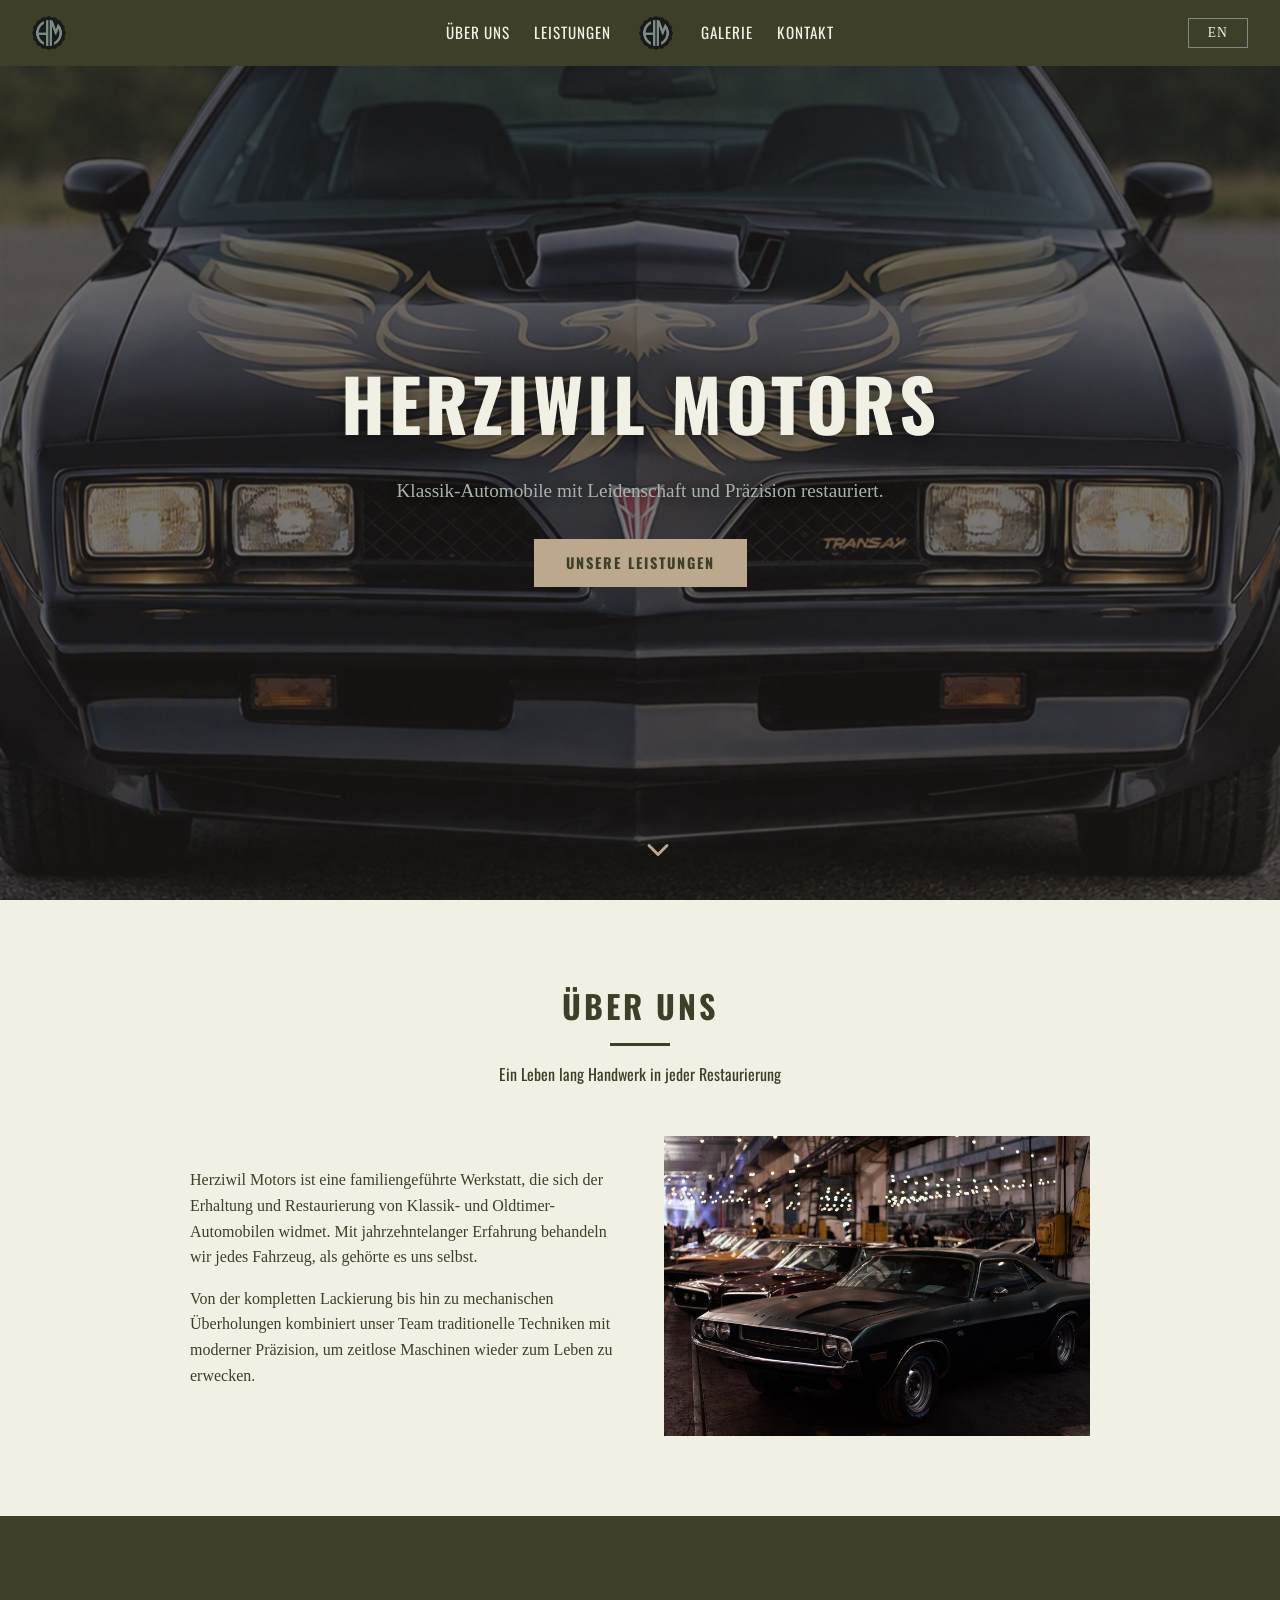
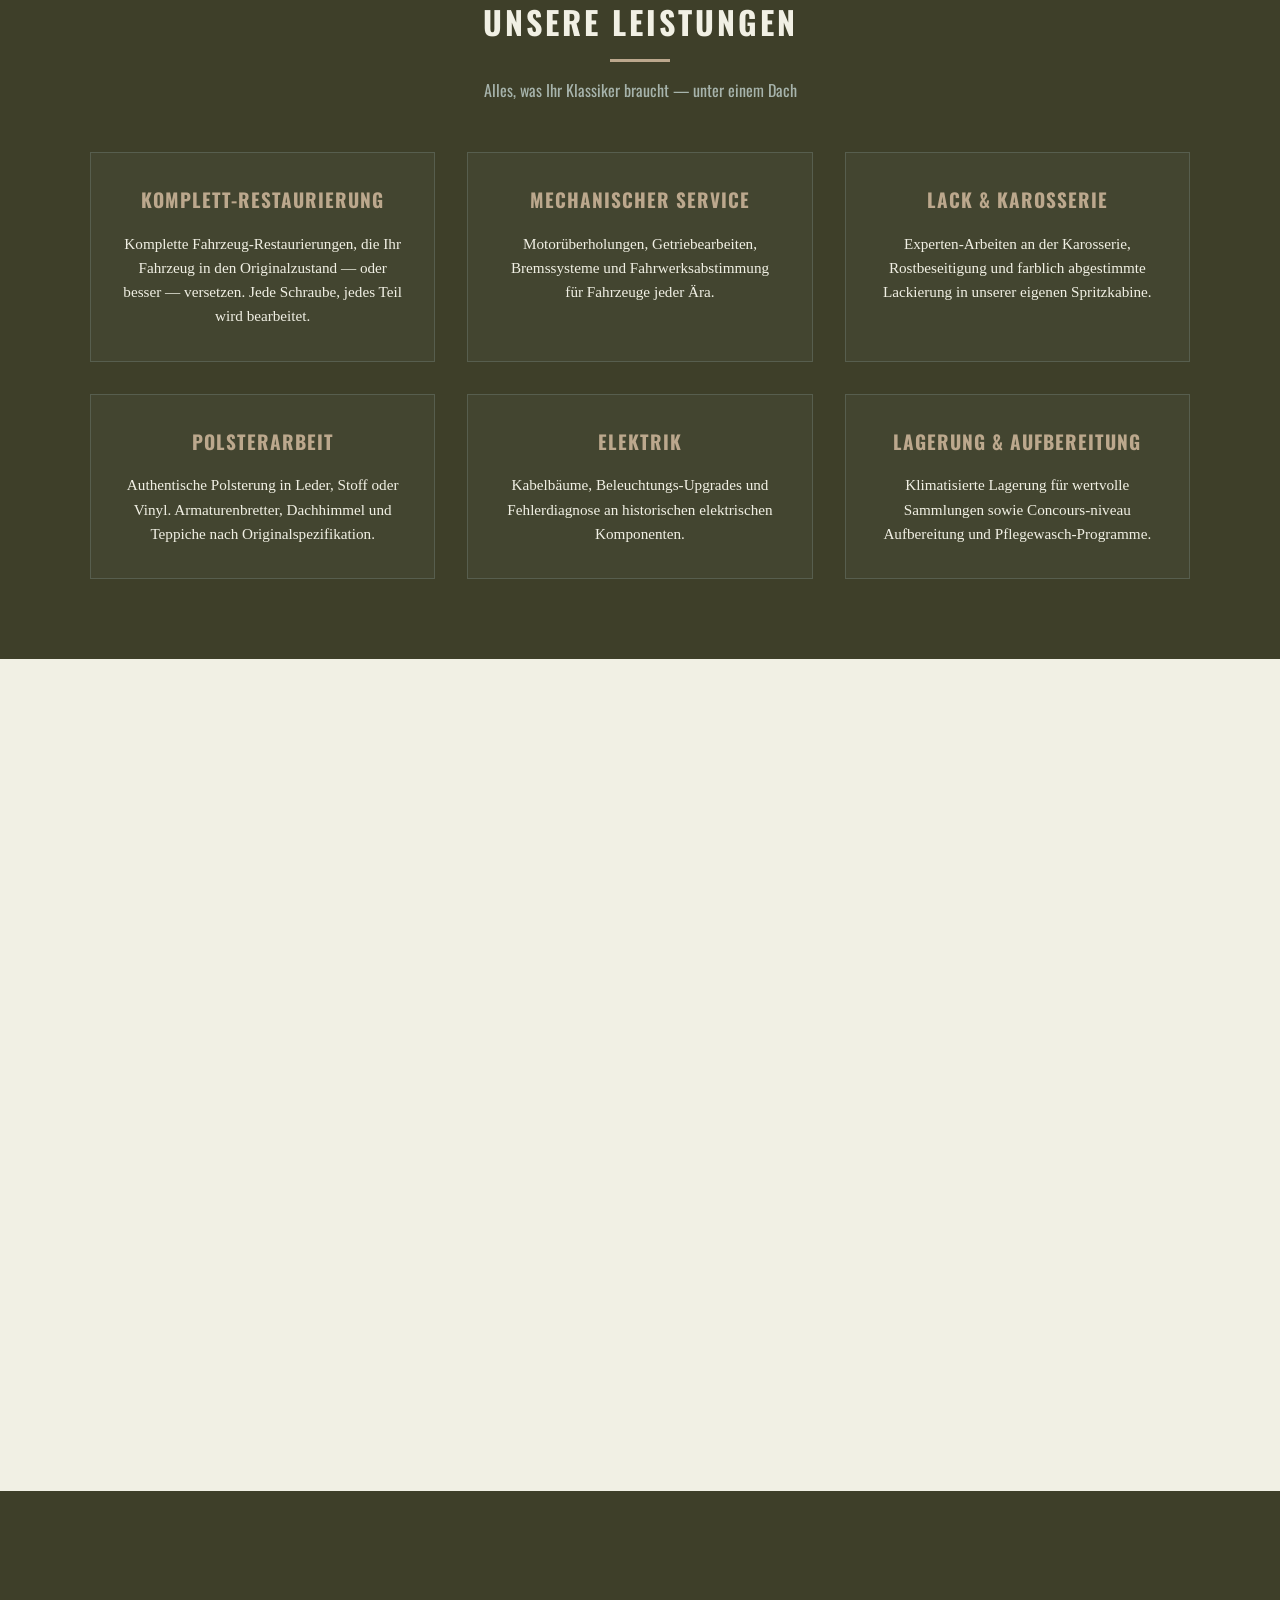
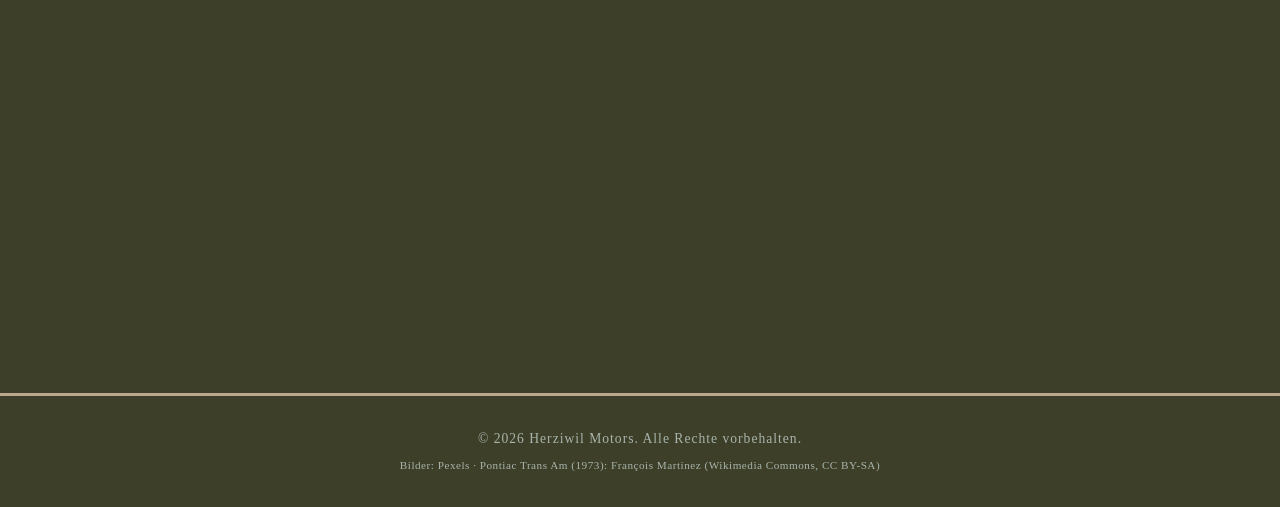
==== index.html @ d24b51a5 "Center logo in nav between links, mobile logo+hamburger+lang, add contact logo" ====
<!DOCTYPE html>
<html lang="de" data-lang="de">
<head>
  <meta charset="UTF-8">
  <meta name="viewport" content="width=device-width, initial-scale=1.0">
  <meta name="theme-color" content="#3E3F29">
  <title>Herziwil Motors — Oldtimer-Restaurierung in Hersiwil | Klassik-Auto Service</title>
  <meta name="description" content="Herziwil Motors restauriert Klassik- und Oldtimer-Automobile in Hersiwil: Komplett-Restaurierung, mechanische Services, Lack & Karosserie, Polster, Elektrik und klimatisierte Lagerung.">
  <link rel="canonical" href="https://tschaui.github.io/herziwilmotors/">
  <link rel="alternate" hreflang="de" href="https://tschaui.github.io/herziwilmotors/">
  <link rel="alternate" hreflang="en" href="https://tschaui.github.io/herziwilmotors/">
  <link rel="alternate" hreflang="x-default" href="https://tschaui.github.io/herziwilmotors/">
  <link rel="preload" as="image" href="images/hero.jpg" fetchpriority="high">
  <link rel="icon" type="image/png" sizes="32x32" href="images/favicon-32x32.png">
  <link rel="icon" type="image/png" sizes="16x16" href="images/favicon-16x16.png">
  <link rel="apple-touch-icon" sizes="180x180" href="images/apple-touch-icon.png">
  <link rel="manifest" href="manifest.webmanifest">

  <meta property="og:type" content="website">
  <meta property="og:site_name" content="Herziwil Motors">
  <meta property="og:title" content="Herziwil Motors — Oldtimer-Restaurierung in Hersiwil">
  <meta property="og:description" content="Klassik- und Oldtimer-Restaurierung aus Leidenschaft: Komplett-Restaurierung, Mechanik, Lack & Karosserie, Polster, Elektrik und klimatisierte Lagerung.">
  <meta property="og:url" content="https://tschaui.github.io/herziwilmotors/">
  <meta property="og:image" content="https://tschaui.github.io/herziwilmotors/images/hero.jpg">
  <meta property="og:locale" content="de_CH">
  <meta property="og:locale:alternate" content="en_US">

  <meta name="twitter:card" content="summary_large_image">
  <meta name="twitter:title" content="Herziwil Motors — Oldtimer-Restaurierung in Hersiwil">
  <meta name="twitter:description" content="Klassik- und Oldtimer-Restaurierung aus Leidenschaft: Komplett-Restaurierung, Mechanik, Lack & Karosserie, Polster, Elektrik und klimatisierte Lagerung.">
  <meta name="twitter:image" content="https://tschaui.github.io/herziwilmotors/images/hero.jpg">

  <script type="application/ld+json">
  {
    "@context": "https://schema.org",
    "@type": "AutoRepair",
    "name": "Herziwil Motors",
    "description": "Familiengeführte Werkstatt für Restaurierung und Service von Klassik- und Oldtimer-Automobilen in Hersiwil.",
    "url": "https://tschaui.github.io/herziwilmotors/",
    "image": "https://tschaui.github.io/herziwilmotors/images/hero.jpg",
    "email": "info@herziwilmotors.ch",
    "priceRange": "$$",
    "areaServed": {
      "@type": "Place",
      "name": "Hersiwil"
    },
    "address": {
      "@type": "PostalAddress",
      "addressLocality": "Hersiwil",
      "addressCountry": "CH"
    },
    "openingHoursSpecification": [
      {
        "@type": "OpeningHoursSpecification",
        "dayOfWeek": ["Monday", "Tuesday", "Wednesday", "Thursday", "Friday"],
        "opens": "08:00",
        "closes": "17:00"
      },
      {
        "@type": "OpeningHoursSpecification",
        "dayOfWeek": "Saturday",
        "opens": "09:00",
        "closes": "14:00"
      }
    ],
    "serviceType": [
      "Komplett-Restaurierung",
      "Mechanischer Service",
      "Lack & Karosserie",
      "Polsterarbeit",
      "Elektrik",
      "Lagerung & Aufbereitung"
    ],
    "contactPoint": {
      "@type": "ContactPoint",
      "email": "info@herziwilmotors.ch",
      "contactType": "customer service",
      "availableLanguage": ["German", "English"]
    }
  }
  </script>

  <link rel="stylesheet" href="css/style.css">
</head>
<body>

  <nav>
    <a class="logo logo-mobile" href="#home"><img src="images/logo.png" alt="Herziwil Motors" width="34" height="34"></a>
    <ul id="navLinks">
      <li><a href="#about" data-lang="de">Über uns</a><a href="#about" data-lang="en">About</a></li>
      <li><a href="#services" data-lang="de">Leistungen</a><a href="#services" data-lang="en">Services</a></li>
      <li class="brand"><a class="logo logo-desktop" href="#home"><img src="images/logo.png" alt="Herziwil Motors" width="34" height="34"></a></li>
      <li><a href="#gallery" data-lang="de">Galerie</a><a href="#gallery" data-lang="en">Gallery</a></li>
      <li><a href="#contact" data-lang="de">Kontakt</a><a href="#contact" data-lang="en">Contact</a></li>
    </ul>
    <div class="nav-actions">
      <button class="lang-toggle" id="langToggle" aria-label="Sprache wechseln">
        <span data-lang="de">EN</span>
        <span data-lang="en">DE</span>
      </button>
      <button class="nav-toggle" id="navToggle" aria-label="Menü" aria-controls="navLinks" aria-expanded="false">
        <span class="bar"></span>
        <span class="bar"></span>
        <span class="bar"></span>
      </button>
    </div>
  </nav>

  <!-- Hero -->
  <header class="hero" id="home">
    <div class="hero-bg">
      <img src="images/hero.jpg" alt="Klassik-Auto" width="1600" height="1600" fetchpriority="high" decoding="async"
        srcset="images/hero-640.jpg 640w, images/hero-1024.jpg 1024w, images/hero.jpg 1600w"
        sizes="100vw">
    </div>
    <div class="hero-content">
      <h1>Herziwil Motors</h1>
      <p data-lang="de">Klassik-Automobile mit Leidenschaft und Präzision restauriert.</p>
      <p data-lang="en">Restoring classic automobiles with passion and precision.</p>
      <a href="#services" class="cta">
        <span data-lang="de">Unsere Leistungen</span>
        <span data-lang="en">Our Services</span>
      </a>
    </div>
    <a href="#about" class="scroll-hint" aria-label="Zum Inhalt scrollen">
      <svg viewBox="0 0 24 24" fill="none" stroke="currentColor" stroke-width="2" stroke-linecap="round" stroke-linejoin="round" aria-hidden="true">
        <path d="M6 9l6 6 6-6"/>
      </svg>
    </a>
  </header>

  <!-- About -->
  <section id="about">
    <h2 class="section-title reveal">
      <span data-lang="de">Über uns</span>
      <span data-lang="en">About Us</span>
    </h2>
    <p class="section-subtitle reveal">
      <span data-lang="de">Ein Leben lang Handwerk in jeder Restaurierung</span>
      <span data-lang="en">A lifetime of craftsmanship in every restoration</span>
    </p>
    <div class="about-content reveal">
      <div class="about-text">
        <p data-lang="de">
          Herziwil Motors ist eine familiengeführte Werkstatt, die sich der
          Erhaltung und Restaurierung von Klassik- und Oldtimer-Automobilen
          widmet. Mit jahrzehntelanger Erfahrung behandeln wir jedes Fahrzeug,
          als gehörte es uns selbst.
        </p>
        <p data-lang="de">
          Von der kompletten Lackierung bis hin zu mechanischen Überholungen
          kombiniert unser Team traditionelle Techniken mit moderner Präzision,
          um zeitlose Maschinen wieder zum Leben zu erwecken.
        </p>
        <p data-lang="en">
          Herziwil Motors is a family-run workshop dedicated to the preservation
          and restoration of classic and vintage automobiles. With decades of
          experience, we treat every vehicle as if it were our own.
        </p>
        <p data-lang="en">
          From bare-metal resurrections to meticulous mechanical overhauls, our
          team combines traditional techniques with modern precision to bring
          timeless machines back to life.
        </p>
      </div>
      <div class="about-image">
        <img src="images/about.jpg" alt="Werkstatt" width="800" height="534">
      </div>
    </div>
  </section>

  <!-- Services -->
  <section id="services">
    <h2 class="section-title reveal">
      <span data-lang="de">Unsere Leistungen</span>
      <span data-lang="en">Our Services</span>
    </h2>
    <p class="section-subtitle reveal">
      <span data-lang="de">Alles, was Ihr Klassiker braucht — unter einem Dach</span>
      <span data-lang="en">Everything your classic car needs, under one roof</span>
    </p>
    <div class="services-grid">
      <div class="service-card reveal">
        <h3>
          <span data-lang="de">Komplett-Restaurierung</span>
          <span data-lang="en">Full Restoration</span>
        </h3>
        <p data-lang="de">
          Komplette Fahrzeug-Restaurierungen, die Ihr Fahrzeug in den
          Originalzustand — oder besser — versetzen. Jede Schraube, jedes
          Teil wird bearbeitet.
        </p>
        <p data-lang="en">
          Complete body-off restorations returning your vehicle to factory
          condition — or better. Every nut, bolt, and panel addressed.
        </p>
      </div>
      <div class="service-card reveal">
        <h3>
          <span data-lang="de">Mechanischer Service</span>
          <span data-lang="en">Mechanical Service</span>
        </h3>
        <p data-lang="de">
          Motorüberholungen, Getriebearbeiten, Bremssysteme und
          Fahrwerksabstimmung für Fahrzeuge jeder Ära.
        </p>
        <p data-lang="en">
          Engine rebuilds, transmission work, brake systems, and suspension
          tuning for vehicles of any era.
        </p>
      </div>
      <div class="service-card reveal">
        <h3>
          <span data-lang="de">Lack & Karosserie</span>
          <span data-lang="en">Paint & Body</span>
        </h3>
        <p data-lang="de">
          Experten-Arbeiten an der Karosserie, Rostbeseitigung und
          farblich abgestimmte Lackierung in unserer eigenen Spritzkabine.
        </p>
        <p data-lang="en">
          Expert panel beating, rust repair, and colour-matched paintwork
          in our dedicated spray facility.
        </p>
      </div>
      <div class="service-card reveal">
        <h3>
          <span data-lang="de">Polsterarbeit</span>
          <span data-lang="en">Interior Trimming</span>
        </h3>
        <p data-lang="de">
          Authentische Polsterung in Leder, Stoff oder Vinyl. Armaturenbretter,
          Dachhimmel und Teppiche nach Originalspezifikation.
        </p>
        <p data-lang="en">
          Authentic upholstery in leather, cloth, or vinyl. Dashboards,
          headliners, and carpets restored to original specification.
        </p>
      </div>
      <div class="service-card reveal">
        <h3>
          <span data-lang="de">Elektrik</span>
          <span data-lang="en">Electrical Systems</span>
        </h3>
        <p data-lang="de">
          Kabelbäume, Beleuchtungs-Upgrades und Fehlerdiagnose an
          historischen elektrischen Komponenten.
        </p>
        <p data-lang="en">
          Wiring loom fabrication, lighting upgrades, and tracing faults
          in vintage electrical components.
        </p>
      </div>
      <div class="service-card reveal">
        <h3>
          <span data-lang="de">Lagerung & Aufbereitung</span>
          <span data-lang="en">Storage & Detailing</span>
        </h3>
        <p data-lang="de">
          Klimatisierte Lagerung für wertvolle Sammlungen sowie
          Concours-niveau Aufbereitung und Pflegewasch-Programme.
        </p>
        <p data-lang="en">
          Climate-controlled storage for valued collections, plus
          concours-level detailing and maintenance wash programs.
        </p>
      </div>
    </div>
  </section>

  <!-- Gallery -->
  <section id="gallery">
    <h2 class="section-title reveal">
      <span data-lang="de">Galerie</span>
      <span data-lang="en">Gallery</span>
    </h2>
    <p class="section-subtitle reveal">
      <span data-lang="de">Eine Auswahl unserer jüngsten Arbeiten</span>
      <span data-lang="en">A selection of our recent work</span>
    </p>
    <div class="gallery-grid">
      <div class="gallery-item reveal"><img src="images/gallery1.jpg" alt="Pontiac Firebird Trans Am (1973)" width="900" height="519" loading="lazy" decoding="async"></div>
      <div class="gallery-item reveal"><img src="images/gallery2.jpg" alt="Chevrolet Camaro" width="800" height="1200" loading="lazy" decoding="async"></div>
      <div class="gallery-item reveal"><img src="images/gallery3.jpg" alt="Ford Mustang" width="800" height="1200" loading="lazy" decoding="async"></div>
      <div class="gallery-item reveal"><img src="images/gallery4.jpg" alt="Plymouth Coupé" width="800" height="534" loading="lazy" decoding="async"></div>
      <div class="gallery-item reveal"><img src="images/gallery5.jpg" alt="Chevrolet Camaro SS" width="800" height="533" loading="lazy" decoding="async"></div>
      <div class="gallery-item reveal"><img src="images/gallery6.jpg" alt="Amerikanische Muscle Cars" width="800" height="1200" loading="lazy" decoding="async"></div>
    </div>
  </section>

  <!-- Contact -->
  <section id="contact">
    <img class="contact-logo" src="images/logo.png" alt="Herziwil Motors" width="112" height="112" loading="lazy">
    <h2 class="section-title reveal">
      <span data-lang="de">Kontakt</span>
      <span data-lang="en">Get In Touch</span>
    </h2>
    <div class="contact-wrapper reveal">
      <p data-lang="de">Bereit für Ihr nächstes Projekt? Wir freuen uns auf Sie.</p>
      <p data-lang="en">Ready to discuss your next project? We'd love to hear from you.</p>
      <div class="contact-details">
        <div>
          <h4>
            <span data-lang="de">Öffnungszeiten</span>
            <span data-lang="en">Hours</span>
          </h4>
          <p data-lang="de">Mo – Fr: 8:00 – 17:00<br>Sa: 9:00 – 14:00</p>
          <p data-lang="en">Mon – Fri: 8:00 – 17:00<br>Sat: 9:00 – 14:00</p>
        </div>
        <div>
          <h4>E-Mail</h4>
          <p>info@herziwilmotors.ch</p>
        </div>
      </div>
    </div>
  </section>

  <footer>
    <span data-lang="de">&copy; 2026 Herziwil Motors. Alle Rechte vorbehalten.</span>
    <span data-lang="en">&copy; 2026 Herziwil Motors. All rights reserved.</span>
    <p class="credit" data-lang="de">Bilder: Pexels · Pontiac Trans Am (1973): François Martinez (Wikimedia Commons, CC BY-SA)</p>
    <p class="credit" data-lang="en">Images: Pexels · Pontiac Trans Am (1973): François Martinez (Wikimedia Commons, CC BY-SA)</p>
  </footer>

  <div class="lightbox" id="lightbox" role="dialog" aria-modal="true" aria-hidden="true">
    <button class="lightbox-close" id="lbClose" aria-label="Schließen">&times;</button>
    <figure class="lightbox-content">
      <img id="lbImage" src="" alt="">
      <figcaption id="lbCaption"></figcaption>
    </figure>
    <button class="lightbox-prev" id="lbPrev" aria-label="Vorheriges Bild">&lsaquo;</button>
    <button class="lightbox-next" id="lbNext" aria-label="Nächstes Bild">&rsaquo;</button>
  </div>

  <script src="js/main.js"></script>
</body>
</html>
---- css/style.css ----
/* Herziwil Motors - Color Palette
   #3E3F29 - Dark Olive (primary dark, backgrounds, text)
   #7D8D86 - Sage Grey (secondary/muted, borders, subtle fills)
   #BCA88D - Warm Tan (accent, CTAs, headings on dark)
   #F1F0E4 - Cream (light background, body text on dark)
   #A7B4AC - Sage Light (muted text on dark, readable)
   #C7A252 - Brass (aged gold, decorative highlights)
*/

* {
  margin: 0;
  padding: 0;
  box-sizing: border-box;
}

/* --- Fonts --- */
@font-face {
  font-family: 'Oswald';
  font-style: normal;
  font-weight: 400 700;
  font-display: swap;
  src: url('../fonts/oswald-latin.woff2') format('woff2');
}

:root {
  --dark-olive: #3E3F29;
  --sage-grey: #7D8D86;
  --warm-tan: #BCA88D;
  --cream: #F1F0E4;
  --sage-light: #A7B4AC;
  --brass: #C7A252;
  --font-main: 'Georgia', serif;
  --font-heading: 'Oswald', 'Georgia', serif;
}

h1, h2, h3, h4, nav .logo, nav ul li a, .section-title, .section-subtitle, .hero .cta, .lang-toggle, .service-card h3, .contact-details h4 {
  font-family: var(--font-heading);
}

html {
  scroll-behavior: smooth;
  scroll-padding-top: 5rem;
  -webkit-text-size-adjust: 100%;
}

body {
  font-family: var(--font-main);
  background-color: var(--cream);
  color: var(--dark-olive);
  line-height: 1.6;
}

@media (prefers-reduced-motion: reduce) {
  html {
    scroll-behavior: auto;
  }

  *,
  *::before,
  *::after {
    transition-duration: 0.01ms !important;
    animation-duration: 0.01ms !important;
    animation-iteration-count: 1 !important;
  }
}

/* --- Language switching --- */
html[data-lang="de"] [data-lang="en"] {
  display: none;
}

html[data-lang="en"] [data-lang="de"] {
  display: none;
}

/* --- Scroll reveal --- */
html.js .reveal {
  opacity: 0;
  transform: translateY(28px);
  transition: opacity 0.7s ease, transform 0.7s ease;
}

html.js .reveal.is-visible {
  opacity: 1;
  transform: none;
}

html.js .section-subtitle.reveal {
  transition-delay: 0.12s;
}

html.js .service-card.reveal {
  transition: background-color 0.3s, opacity 0.7s ease, transform 0.7s ease;
}

html.js .services-grid .service-card.reveal:nth-child(2) { transition-delay: 0.08s; }
html.js .services-grid .service-card.reveal:nth-child(3) { transition-delay: 0.16s; }
html.js .services-grid .service-card.reveal:nth-child(4) { transition-delay: 0.24s; }
html.js .services-grid .service-card.reveal:nth-child(5) { transition-delay: 0.32s; }
html.js .services-grid .service-card.reveal:nth-child(6) { transition-delay: 0.4s; }

html.js .gallery-item.reveal {
  transition: opacity 0.6s ease, transform 0.6s ease;
}

html.js .gallery-grid .gallery-item.reveal:nth-child(2) { transition-delay: 0.06s; }
html.js .gallery-grid .gallery-item.reveal:nth-child(3) { transition-delay: 0.12s; }
html.js .gallery-grid .gallery-item.reveal:nth-child(4) { transition-delay: 0.18s; }
html.js .gallery-grid .gallery-item.reveal:nth-child(5) { transition-delay: 0.24s; }
html.js .gallery-grid .gallery-item.reveal:nth-child(6) { transition-delay: 0.3s; }

/* --- Navigation --- */
nav {
  background-color: var(--dark-olive);
  padding: 1rem 2rem;
  position: fixed;
  width: 100%;
  top: 0;
  z-index: 100;
  display: grid;
  grid-template-columns: 1fr auto 1fr;
  align-items: center;
  gap: 1rem;
}

.logo-mobile {
  display: none;
}

nav .logo {
  text-decoration: none;
  display: inline-flex;
  align-items: center;
}

nav .logo img {
  width: 34px;
  height: 34px;
  flex: none;
}

nav ul {
  grid-column: 2;
  list-style: none;
  display: flex;
  gap: 1.5rem;
  align-items: center;
}

nav ul li {
  display: inline;
}

nav ul li.brand {
  display: flex;
  margin: 0 0.25rem;
}

nav ul li a {
  color: var(--cream);
  text-decoration: none;
  font-size: 0.95rem;
  letter-spacing: 1px;
  text-transform: uppercase;
  transition: color 0.3s;
}

nav ul li a:hover {
  color: var(--warm-tan);
}

nav ul li a.active {
  color: var(--warm-tan);
}

.nav-actions {
  grid-column: 3;
  justify-self: end;
  display: flex;
  align-items: center;
  gap: 0.75rem;
}

.nav-toggle {
  display: none;
  background: none;
  border: 1px solid var(--sage-grey);
  width: 44px;
  height: 44px;
  padding: 0;
  cursor: pointer;
  flex-direction: column;
  justify-content: center;
  align-items: center;
  gap: 5px;
}

.nav-toggle .bar {
  display: block;
  width: 22px;
  height: 2px;
  background-color: var(--warm-tan);
  transition: transform 0.3s, opacity 0.3s;
}

.nav-toggle[aria-expanded="true"] .bar:nth-child(1) {
  transform: translateY(7px) rotate(45deg);
}

.nav-toggle[aria-expanded="true"] .bar:nth-child(2) {
  opacity: 0;
}

.nav-toggle[aria-expanded="true"] .bar:nth-child(3) {
  transform: translateY(-7px) rotate(-45deg);
}

.lang-toggle {
  background: none;
  border: 1px solid var(--sage-grey);
  color: var(--cream);
  padding: 0.4rem 1.2rem;
  cursor: pointer;
  font-family: var(--font-main);
  font-size: 0.85rem;
  letter-spacing: 1px;
  text-transform: uppercase;
  transition: background-color 0.3s, color 0.3s;
}

.lang-toggle:hover {
  background-color: var(--warm-tan);
  color: var(--dark-olive);
  border-color: var(--warm-tan);
}

/* --- Hero --- */
.hero {
  position: relative;
  min-height: 100vh;
  min-height: 100svh;
  display: flex;
  flex-direction: column;
  justify-content: center;
  align-items: center;
  text-align: center;
  color: var(--cream);
  padding: 6rem 2rem 4rem;
  overflow: hidden;
}

.hero-bg {
  position: absolute;
  inset: 0;
  z-index: 0;
}

.hero-bg img {
  width: 100%;
  height: 100%;
  object-fit: cover;
  animation: hero-zoom 20s ease-in-out infinite alternate;
}

@keyframes hero-zoom {
  from {
    transform: scale(1);
  }
  to {
    transform: scale(1.08);
  }
}

.hero-bg::after {
  content: '';
  position: absolute;
  inset: 0;
  background: rgba(35, 33, 30, 0.6);
}

.hero-content {
  position: relative;
  z-index: 1;
}

.hero h1 {
  font-size: clamp(2.2rem, 9vw, 4.5rem);
  letter-spacing: clamp(2px, 0.8vw, 4px);
  text-transform: uppercase;
  margin-bottom: 1rem;
  color: var(--cream);
  text-shadow: 0 2px 16px rgba(0, 0, 0, 0.45);
}

.hero p {
  font-size: 1.2rem;
  max-width: 600px;
  color: var(--sage-light);
  margin-bottom: 2rem;
  text-shadow: 0 1px 10px rgba(0, 0, 0, 0.45);
}

.hero .cta {
  display: inline-block;
  padding: 0.8rem 2rem;
  background-color: var(--warm-tan);
  color: var(--dark-olive);
  text-decoration: none;
  text-transform: uppercase;
  letter-spacing: 2px;
  font-size: 0.9rem;
  font-weight: bold;
  transition: background-color 0.3s, transform 0.2s;
}

.hero .cta:hover {
  background-color: var(--cream);
  transform: translateY(-2px);
}

.scroll-hint {
  position: absolute;
  bottom: 2rem;
  left: 50%;
  color: var(--warm-tan);
  z-index: 1;
  animation: scroll-bounce 2s ease-in-out infinite;
  transition: color 0.3s;
}

.scroll-hint:hover {
  color: var(--brass);
}

.scroll-hint svg {
  width: 36px;
  height: 36px;
  display: block;
}

@keyframes scroll-bounce {
  0%, 100% {
    transform: translate(-50%, 0);
  }
  50% {
    transform: translate(-50%, 8px);
  }
}

/* --- Sections --- */
section {
  padding: 5rem 2rem;
  content-visibility: auto;
  contain-intrinsic-size: auto 600px;
}

.section-title {
  text-align: center;
  font-size: clamp(1.5rem, 5vw, 2rem);
  letter-spacing: 3px;
  text-transform: uppercase;
  color: var(--dark-olive);
  margin-bottom: 1rem;
}

.section-title::after {
  content: '';
  display: block;
  width: 60px;
  height: 3px;
  margin: 0.75rem auto 0;
  background-color: var(--warm-tan);
}

#about .section-title::after,
#gallery .section-title::after {
  background-color: var(--dark-olive);
}

.section-subtitle {
  text-align: center;
  color: var(--dark-olive);
  opacity: 0.9;
  margin-bottom: 3rem;
  font-size: 1rem;
}

/* --- About --- */
#about {
  background-color: var(--cream);
}

.about-content {
  max-width: 900px;
  margin: 0 auto;
  display: grid;
  grid-template-columns: 1fr 1fr;
  gap: 3rem;
  align-items: center;
}

.about-text p {
  margin-bottom: 1rem;
  color: var(--dark-olive);
}

.about-image img {
  width: 100%;
  height: 300px;
  object-fit: cover;
  display: block;
}

/* --- Services --- */
#services {
  background-color: var(--dark-olive);
  color: var(--cream);
}

#services .section-title {
  color: var(--cream);
}

#services .section-subtitle {
  color: var(--sage-light);
}

.services-grid {
  max-width: 1100px;
  margin: 0 auto;
  display: grid;
  grid-template-columns: repeat(3, 1fr);
  gap: 2rem;
}

.service-card {
  background-color: rgba(125, 141, 134, 0.08);
  padding: 2rem;
  text-align: center;
  border: 1px solid rgba(125, 141, 134, 0.35);
  transition: background-color 0.3s, border-color 0.3s;
}

.service-card:hover {
  background-color: rgba(188, 168, 141, 0.14);
  border-color: rgba(188, 168, 141, 0.45);
}

.service-card h3 {
  color: var(--warm-tan);
  margin-bottom: 1rem;
  font-size: 1.2rem;
  text-transform: uppercase;
  letter-spacing: 1px;
}

.service-card p {
  color: var(--cream);
  font-size: 0.95rem;
}

/* --- Gallery --- */
#gallery {
  background-color: var(--cream);
}

.gallery-grid {
  max-width: 1100px;
  margin: 0 auto;
  display: grid;
  grid-template-columns: repeat(3, 1fr);
  gap: 1rem;
}

.gallery-item {
  overflow: hidden;
  height: 250px;
  transition: transform 0.3s;
}

.gallery-item img {
  width: 100%;
  height: 100%;
  object-fit: cover;
  display: block;
  transition: transform 0.4s;
}

.gallery-item:hover img {
  transform: scale(1.05);
}

/* --- Contact --- */
#contact {
  background-color: var(--dark-olive);
  color: var(--cream);
}

#contact .section-title {
  color: var(--cream);
}

.contact-wrapper {
  max-width: 700px;
  margin: 0 auto;
}

.contact-wrapper p {
  text-align: center;
  margin-bottom: 2rem;
  color: var(--cream);
}

.contact-details {
  display: grid;
  grid-template-columns: 1fr 1fr;
  gap: 2rem;
  text-align: center;
}

.contact-details h4 {
  color: var(--warm-tan);
  margin-bottom: 0.5rem;
  text-transform: uppercase;
  letter-spacing: 1px;
}

.contact-details p {
  font-size: 0.95rem;
  margin-bottom: 0;
}

/* --- Footer --- */
footer {
  background-color: var(--dark-olive);
  color: var(--sage-light);
  text-align: center;
  padding: 2rem;
  font-size: 0.85rem;
  letter-spacing: 1px;
  border-top: 3px solid var(--warm-tan);
}

footer .credit {
  margin-top: 0.5rem;
  font-size: 0.7rem;
  letter-spacing: 0.5px;
  color: var(--sage-light);
}

:focus-visible {
  outline: 2px solid var(--warm-tan);
  outline-offset: 2px;
}

body.lightbox-open {
  overflow: hidden;
}

/* --- Lightbox --- */
.lightbox {
  position: fixed;
  inset: 0;
  z-index: 200;
  background-color: rgba(25, 24, 22, 0.96);
  display: none;
  align-items: center;
  justify-content: center;
}

.lightbox.open {
  display: flex;
}

.lightbox-content {
  display: flex;
  flex-direction: column;
  align-items: center;
}

.lightbox img {
  max-width: 90vw;
  max-height: 80vh;
  object-fit: contain;
  display: block;
}

.lightbox figcaption {
  color: var(--cream);
  text-align: center;
  padding-top: 1rem;
  font-size: 0.9rem;
  letter-spacing: 1px;
  text-transform: uppercase;
}

.lightbox-close,
.lightbox-prev,
.lightbox-next {
  position: absolute;
  background: none;
  border: 1px solid var(--sage-grey);
  color: var(--cream);
  font-size: 1.6rem;
  line-height: 1;
  cursor: pointer;
  width: 48px;
  height: 48px;
  display: flex;
  align-items: center;
  justify-content: center;
  transition: background-color 0.3s, color 0.3s;
}

.lightbox-close:hover,
.lightbox-prev:hover,
.lightbox-next:hover {
  background-color: var(--warm-tan);
  color: var(--dark-olive);
  border-color: var(--warm-tan);
}

.lightbox-close {
  top: 1rem;
  right: 1rem;
}

.lightbox-prev {
  left: 1rem;
  top: 50%;
  transform: translateY(-50%);
}

.lightbox-next {
  right: 1rem;
  top: 50%;
  transform: translateY(-50%);
}

/* --- Responsive --- */
@media (max-width: 860px) {
  nav {
    padding: 0.8rem 1.25rem;
    display: flex;
    justify-content: space-between;
  }

  .logo-mobile {
    display: inline-flex;
  }

  nav ul {
    display: none;
    position: absolute;
    top: 100%;
    left: 0;
    right: 0;
    flex-direction: column;
    gap: 0;
    background-color: var(--dark-olive);
    border-top: 1px solid var(--sage-grey);
  }

  nav ul.open {
    display: flex;
  }

  nav ul li.brand {
    display: none;
  }

  nav ul li a {
    display: block;
    padding: 1rem 1.5rem;
    font-size: 1rem;
  }

  .nav-toggle {
    display: flex;
  }
}

@media (max-width: 768px) {
  section {
    padding: 4rem 1.5rem;
  }

  .hero p {
    font-size: 1rem;
  }

  .about-content {
    grid-template-columns: 1fr;
  }

  .services-grid {
    grid-template-columns: 1fr;
  }

  .gallery-grid {
    grid-template-columns: 1fr 1fr;
  }

  .contact-details {
    grid-template-columns: 1fr;
  }
}

@media (max-width: 480px) {
  nav {
    padding: 0.75rem 1rem;
  }

  nav .logo {
    font-size: 1.15rem;
    letter-spacing: 1px;
  }

  nav ul li a {
    font-size: 0.95rem;
  }

  .lang-toggle {
    min-height: 44px;
    padding: 0.5rem 0.9rem;
  }

  .hero h1 {
    font-size: clamp(1.9rem, 10vw, 2.4rem);
    letter-spacing: 1px;
  }

  .gallery-grid {
    grid-template-columns: 1fr;
  }

  .gallery-item {
    height: 220px;
  }

  .contact-wrapper p {
    margin-bottom: 1.5rem;
  }
}
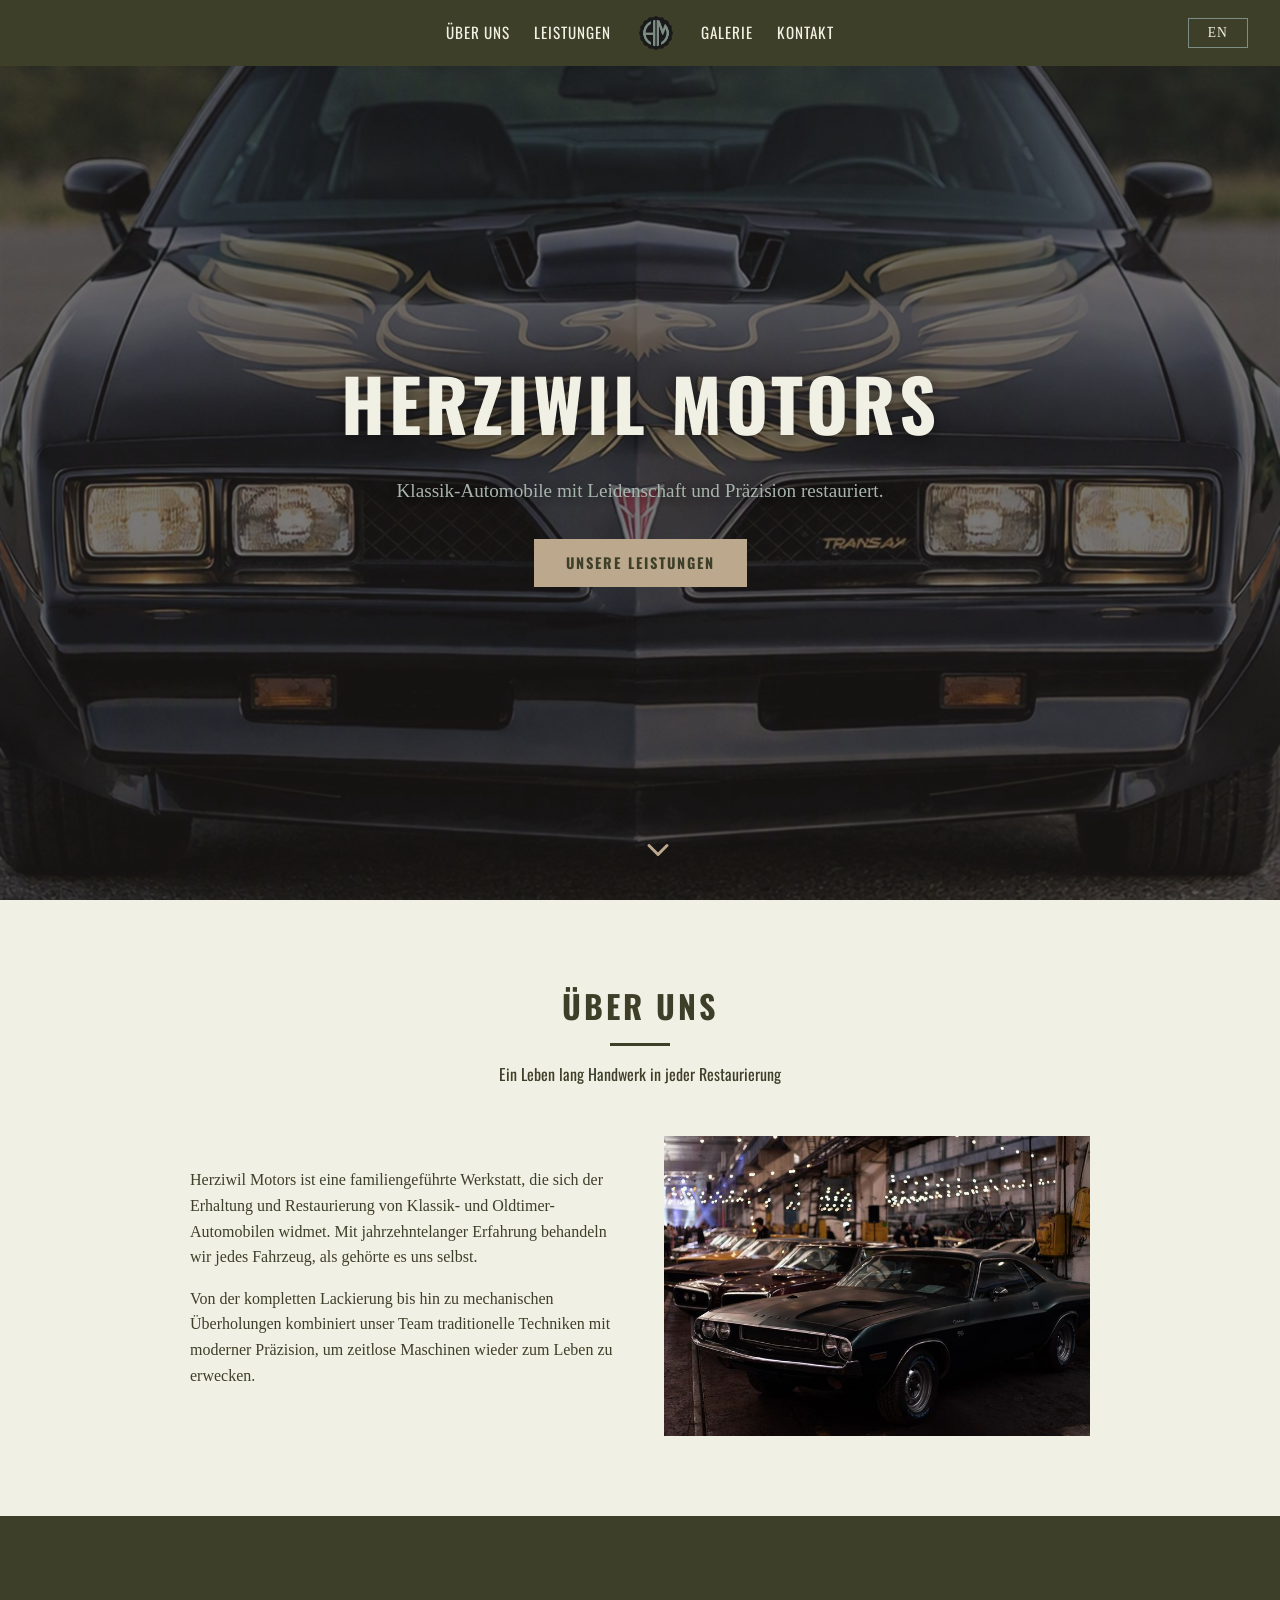
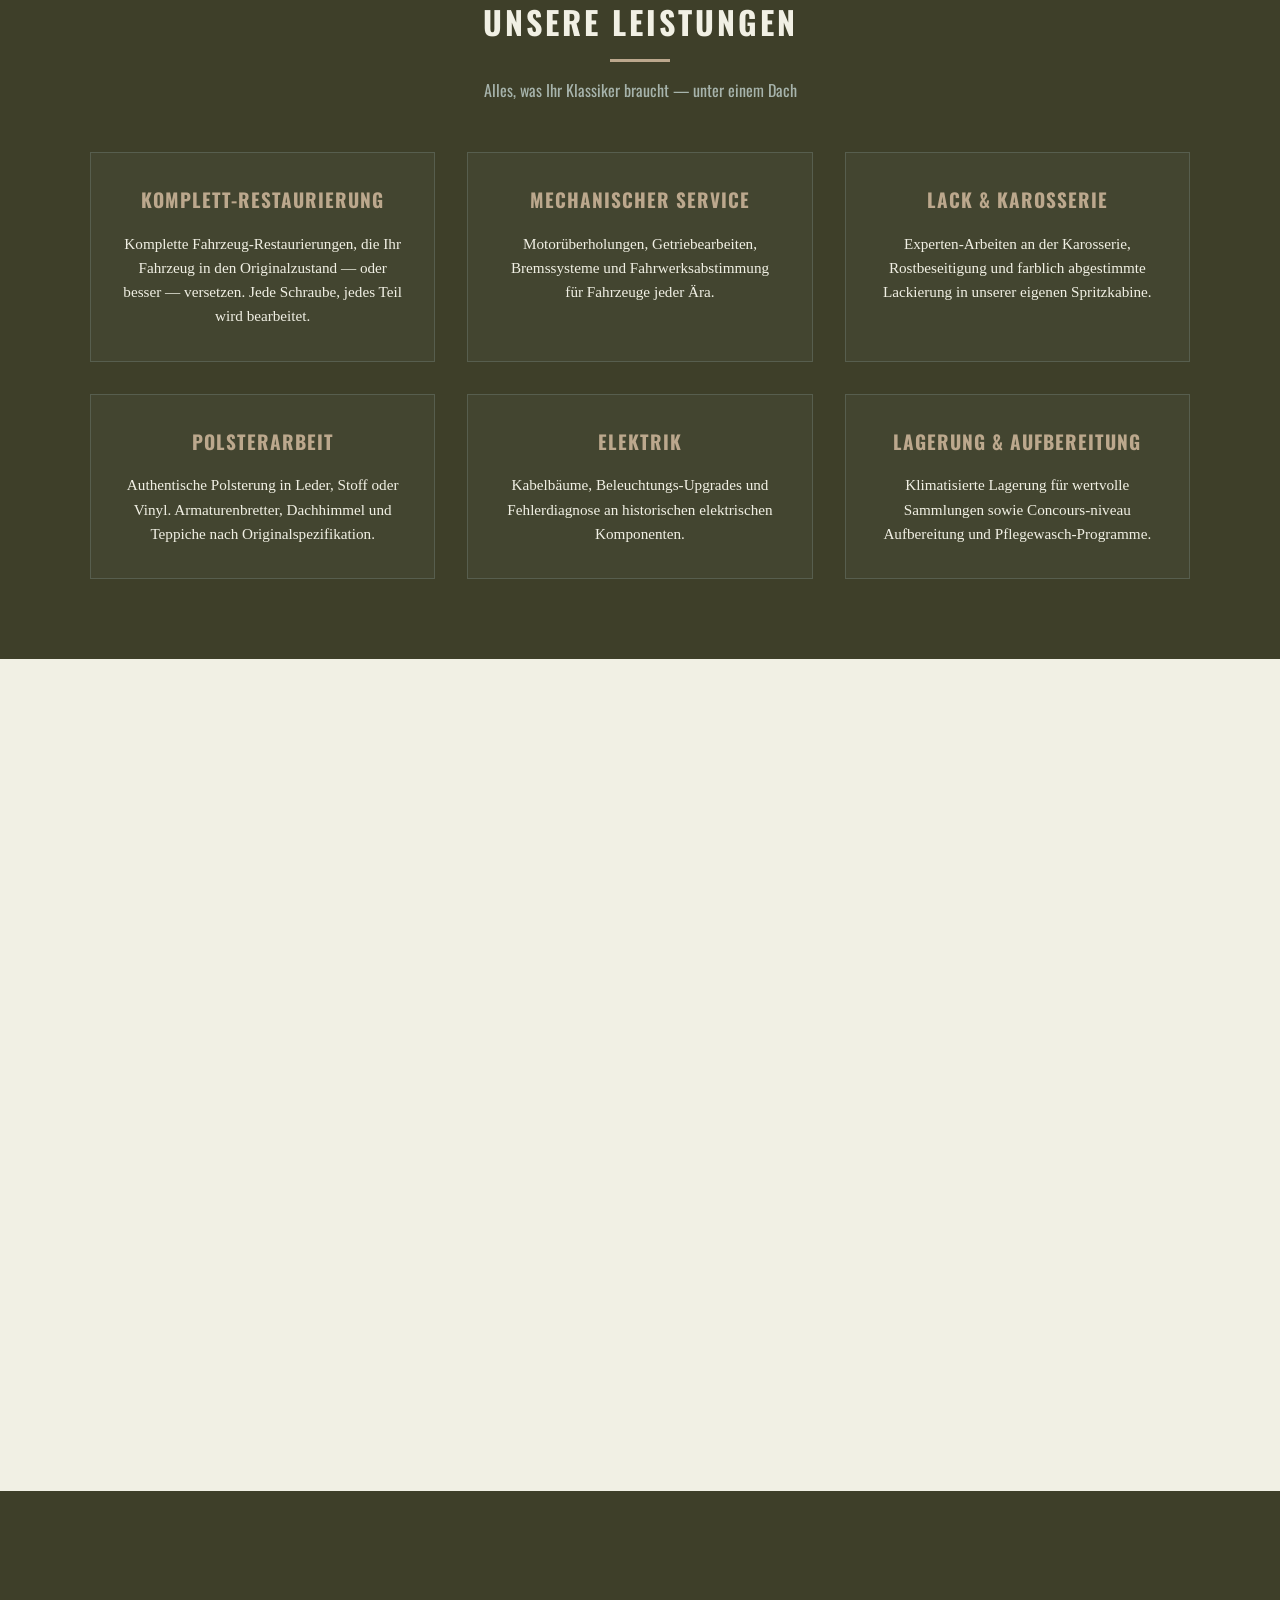
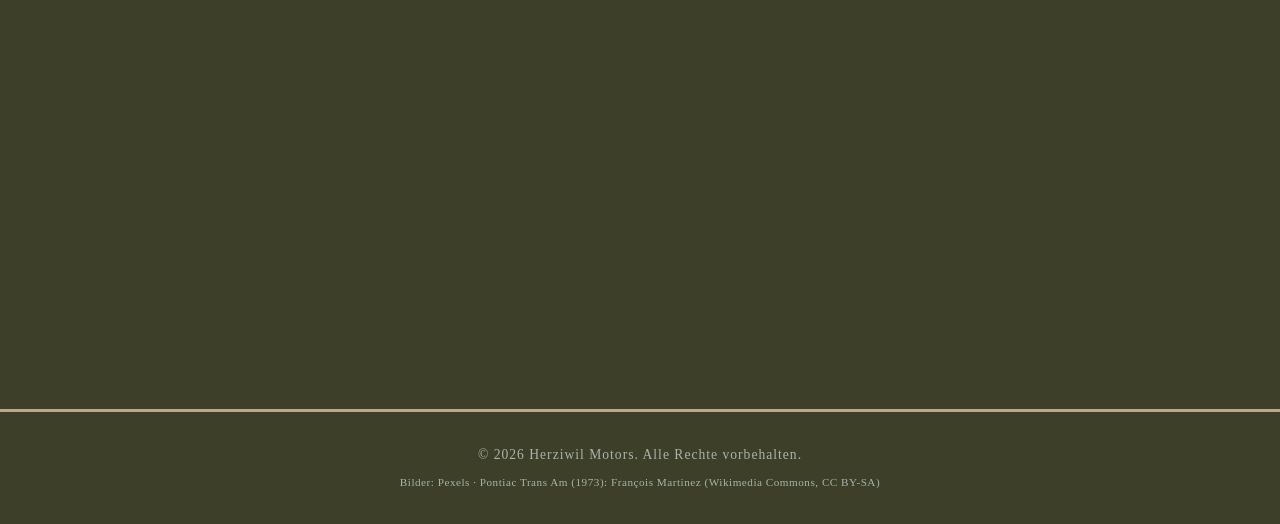
==== commit 3c146977: "Remove left header logo, keep centered; ensure centered contact logo" ====
--- a/index.html
+++ b/index.html
@@ -85,7 +85,6 @@
 <body>
 
   <nav>
-    <a class="logo logo-mobile" href="#home"><img src="images/logo.png" alt="Herziwil Motors" width="34" height="34"></a>
     <ul id="navLinks">
       <li><a href="#about" data-lang="de">Über uns</a><a href="#about" data-lang="en">About</a></li>
       <li><a href="#services" data-lang="de">Leistungen</a><a href="#services" data-lang="en">Services</a></li>
--- a/css/style.css
+++ b/css/style.css
@@ -121,10 +121,6 @@
   grid-template-columns: 1fr auto 1fr;
   align-items: center;
   gap: 1rem;
-}
-
-.logo-mobile {
-  display: none;
 }
 
 nav .logo {
@@ -500,6 +496,13 @@
   color: var(--cream);
 }
 
+.contact-logo {
+  display: block;
+  margin: 0 auto 1.5rem;
+  width: 112px;
+  height: 112px;
+}
+
 .contact-wrapper {
   max-width: 700px;
   margin: 0 auto;
@@ -643,10 +646,6 @@
     padding: 0.8rem 1.25rem;
     display: flex;
     justify-content: space-between;
-  }
-
-  .logo-mobile {
-    display: inline-flex;
   }
 
   nav ul {
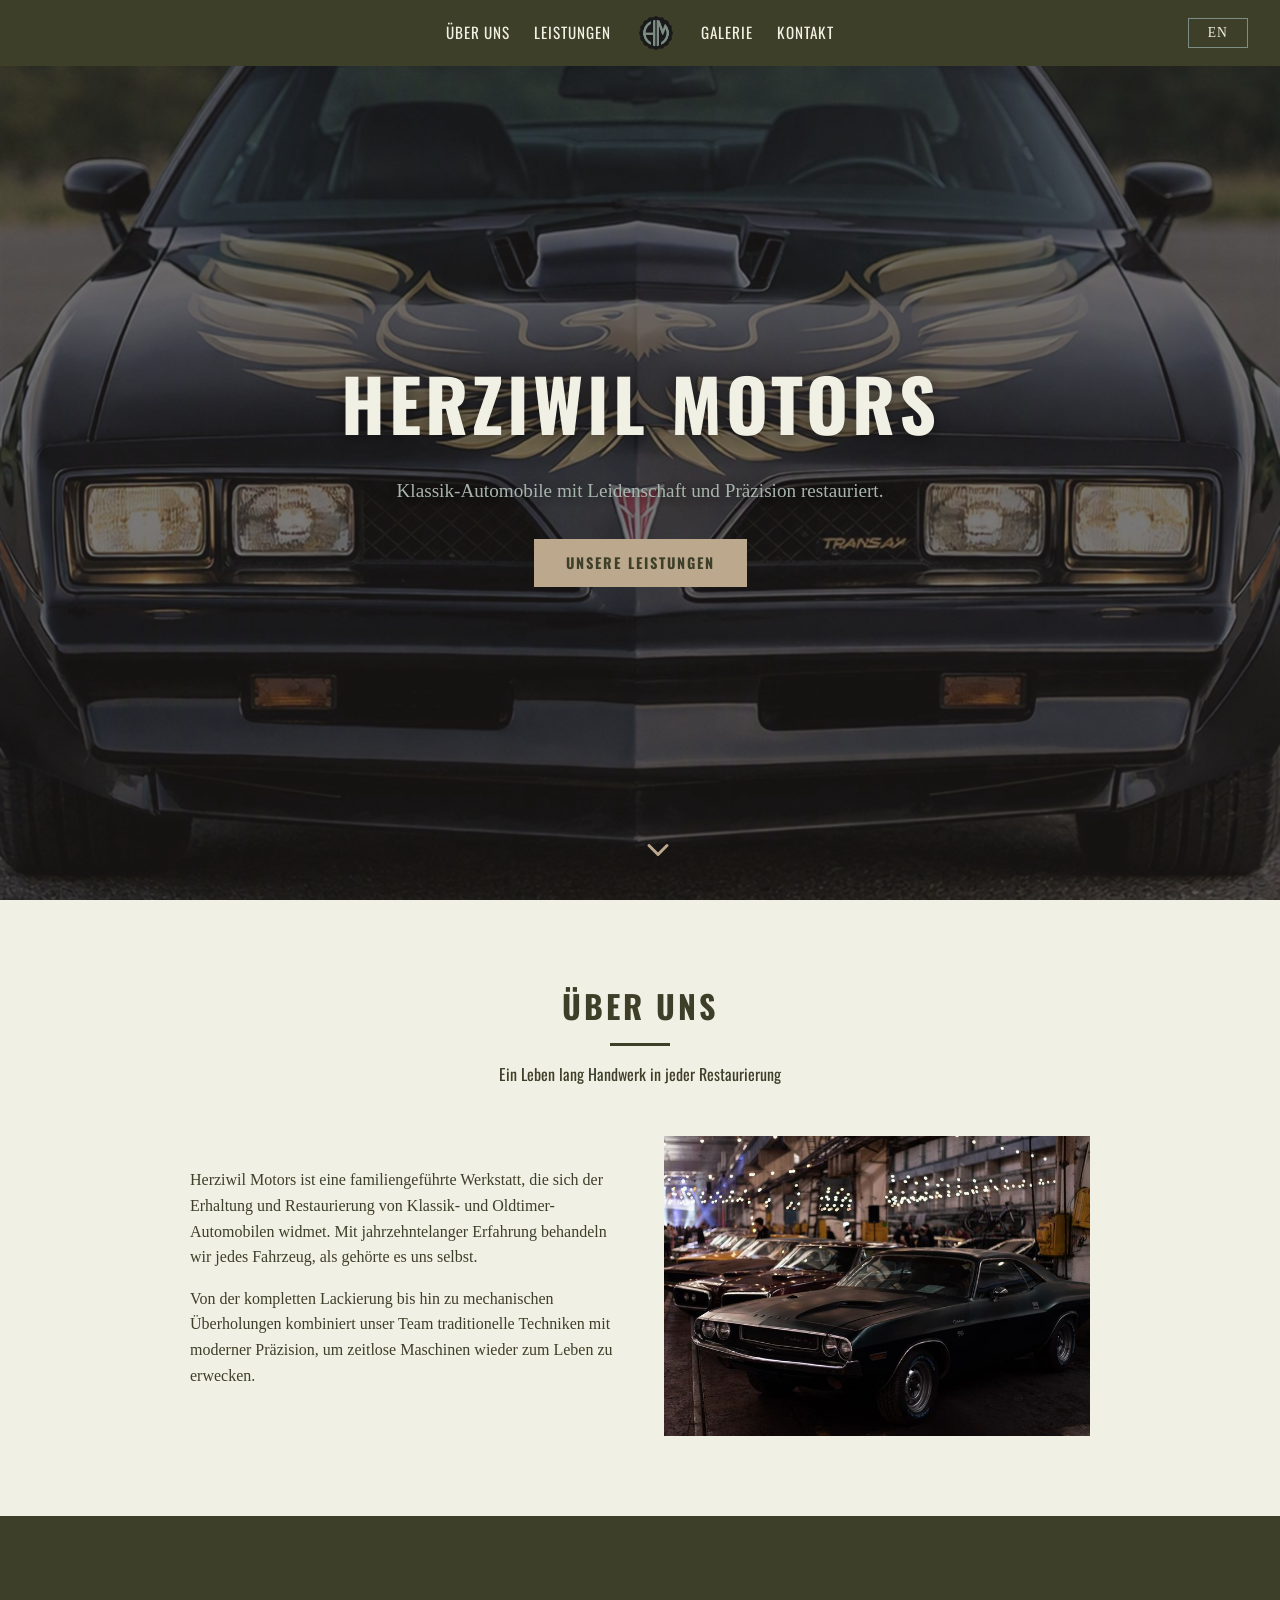
==== commit 8c0c731c: "Lorem ipsum in service cards only, add test page note under credit" ====
--- a/index.html
+++ b/index.html
@@ -10,6 +10,7 @@
   <link rel="alternate" hreflang="de" href="https://tschaui.github.io/herziwilmotors/">
   <link rel="alternate" hreflang="en" href="https://tschaui.github.io/herziwilmotors/">
   <link rel="alternate" hreflang="x-default" href="https://tschaui.github.io/herziwilmotors/">
+  <script data-goatcounter="https://tschaui.goatcounter.com/count" async src="//gc.zgo.at/count.js"></script>
   <link rel="preload" as="image" href="images/hero.jpg" fetchpriority="high">
   <link rel="icon" type="image/png" sizes="32x32" href="images/favicon-32x32.png">
   <link rel="icon" type="image/png" sizes="16x16" href="images/favicon-16x16.png">
@@ -185,13 +186,12 @@
           <span data-lang="en">Full Restoration</span>
         </h3>
         <p data-lang="de">
-          Komplette Fahrzeug-Restaurierungen, die Ihr Fahrzeug in den
-          Originalzustand — oder besser — versetzen. Jede Schraube, jedes
-          Teil wird bearbeitet.
-        </p>
-        <p data-lang="en">
-          Complete body-off restorations returning your vehicle to factory
-          condition — or better. Every nut, bolt, and panel addressed.
+          Lorem ipsum dolor sit amet, consectetur adipiscing elit, sed do
+          eiusmod tempor incididunt ut labore et dolore magna aliqua.
+        </p>
+        <p data-lang="en">
+          Lorem ipsum dolor sit amet, consectetur adipiscing elit, sed do
+          eiusmod tempor incididunt ut labore et dolore magna aliqua.
         </p>
       </div>
       <div class="service-card reveal">
@@ -200,12 +200,12 @@
           <span data-lang="en">Mechanical Service</span>
         </h3>
         <p data-lang="de">
-          Motorüberholungen, Getriebearbeiten, Bremssysteme und
-          Fahrwerksabstimmung für Fahrzeuge jeder Ära.
-        </p>
-        <p data-lang="en">
-          Engine rebuilds, transmission work, brake systems, and suspension
-          tuning for vehicles of any era.
+          Lorem ipsum dolor sit amet, consectetur adipiscing elit, sed do
+          eiusmod tempor incididunt ut labore et dolore magna aliqua.
+        </p>
+        <p data-lang="en">
+          Lorem ipsum dolor sit amet, consectetur adipiscing elit, sed do
+          eiusmod tempor incididunt ut labore et dolore magna aliqua.
         </p>
       </div>
       <div class="service-card reveal">
@@ -214,12 +214,12 @@
           <span data-lang="en">Paint & Body</span>
         </h3>
         <p data-lang="de">
-          Experten-Arbeiten an der Karosserie, Rostbeseitigung und
-          farblich abgestimmte Lackierung in unserer eigenen Spritzkabine.
-        </p>
-        <p data-lang="en">
-          Expert panel beating, rust repair, and colour-matched paintwork
-          in our dedicated spray facility.
+          Lorem ipsum dolor sit amet, consectetur adipiscing elit, sed do
+          eiusmod tempor incididunt ut labore et dolore magna aliqua.
+        </p>
+        <p data-lang="en">
+          Lorem ipsum dolor sit amet, consectetur adipiscing elit, sed do
+          eiusmod tempor incididunt ut labore et dolore magna aliqua.
         </p>
       </div>
       <div class="service-card reveal">
@@ -228,12 +228,12 @@
           <span data-lang="en">Interior Trimming</span>
         </h3>
         <p data-lang="de">
-          Authentische Polsterung in Leder, Stoff oder Vinyl. Armaturenbretter,
-          Dachhimmel und Teppiche nach Originalspezifikation.
-        </p>
-        <p data-lang="en">
-          Authentic upholstery in leather, cloth, or vinyl. Dashboards,
-          headliners, and carpets restored to original specification.
+          Lorem ipsum dolor sit amet, consectetur adipiscing elit, sed do
+          eiusmod tempor incididunt ut labore et dolore magna aliqua.
+        </p>
+        <p data-lang="en">
+          Lorem ipsum dolor sit amet, consectetur adipiscing elit, sed do
+          eiusmod tempor incididunt ut labore et dolore magna aliqua.
         </p>
       </div>
       <div class="service-card reveal">
@@ -242,12 +242,12 @@
           <span data-lang="en">Electrical Systems</span>
         </h3>
         <p data-lang="de">
-          Kabelbäume, Beleuchtungs-Upgrades und Fehlerdiagnose an
-          historischen elektrischen Komponenten.
-        </p>
-        <p data-lang="en">
-          Wiring loom fabrication, lighting upgrades, and tracing faults
-          in vintage electrical components.
+          Lorem ipsum dolor sit amet, consectetur adipiscing elit, sed do
+          eiusmod tempor incididunt ut labore et dolore magna aliqua.
+        </p>
+        <p data-lang="en">
+          Lorem ipsum dolor sit amet, consectetur adipiscing elit, sed do
+          eiusmod tempor incididunt ut labore et dolore magna aliqua.
         </p>
       </div>
       <div class="service-card reveal">
@@ -256,12 +256,12 @@
           <span data-lang="en">Storage & Detailing</span>
         </h3>
         <p data-lang="de">
-          Klimatisierte Lagerung für wertvolle Sammlungen sowie
-          Concours-niveau Aufbereitung und Pflegewasch-Programme.
-        </p>
-        <p data-lang="en">
-          Climate-controlled storage for valued collections, plus
-          concours-level detailing and maintenance wash programs.
+          Lorem ipsum dolor sit amet, consectetur adipiscing elit, sed do
+          eiusmod tempor incididunt ut labore et dolore magna aliqua.
+        </p>
+        <p data-lang="en">
+          Lorem ipsum dolor sit amet, consectetur adipiscing elit, sed do
+          eiusmod tempor incididunt ut labore et dolore magna aliqua.
         </p>
       </div>
     </div>
@@ -319,6 +319,10 @@
     <span data-lang="en">&copy; 2026 Herziwil Motors. All rights reserved.</span>
     <p class="credit" data-lang="de">Bilder: Pexels · Pontiac Trans Am (1973): François Martinez (Wikimedia Commons, CC BY-SA)</p>
     <p class="credit" data-lang="en">Images: Pexels · Pontiac Trans Am (1973): François Martinez (Wikimedia Commons, CC BY-SA)</p>
+    <p class="test-note">
+      <span data-lang="de">Diese Webseite ist eine Testseite.</span>
+      <span data-lang="en">This website is a test page.</span>
+    </p>
   </footer>
 
   <div class="lightbox" id="lightbox" role="dialog" aria-modal="true" aria-hidden="true">
--- a/css/style.css
+++ b/css/style.css
@@ -551,6 +551,14 @@
   color: var(--sage-light);
 }
 
+footer .test-note {
+  margin-top: 0.75rem;
+  font-size: 0.7rem;
+  letter-spacing: 1px;
+  color: var(--warm-tan);
+  text-transform: uppercase;
+}
+
 :focus-visible {
   outline: 2px solid var(--warm-tan);
   outline-offset: 2px;
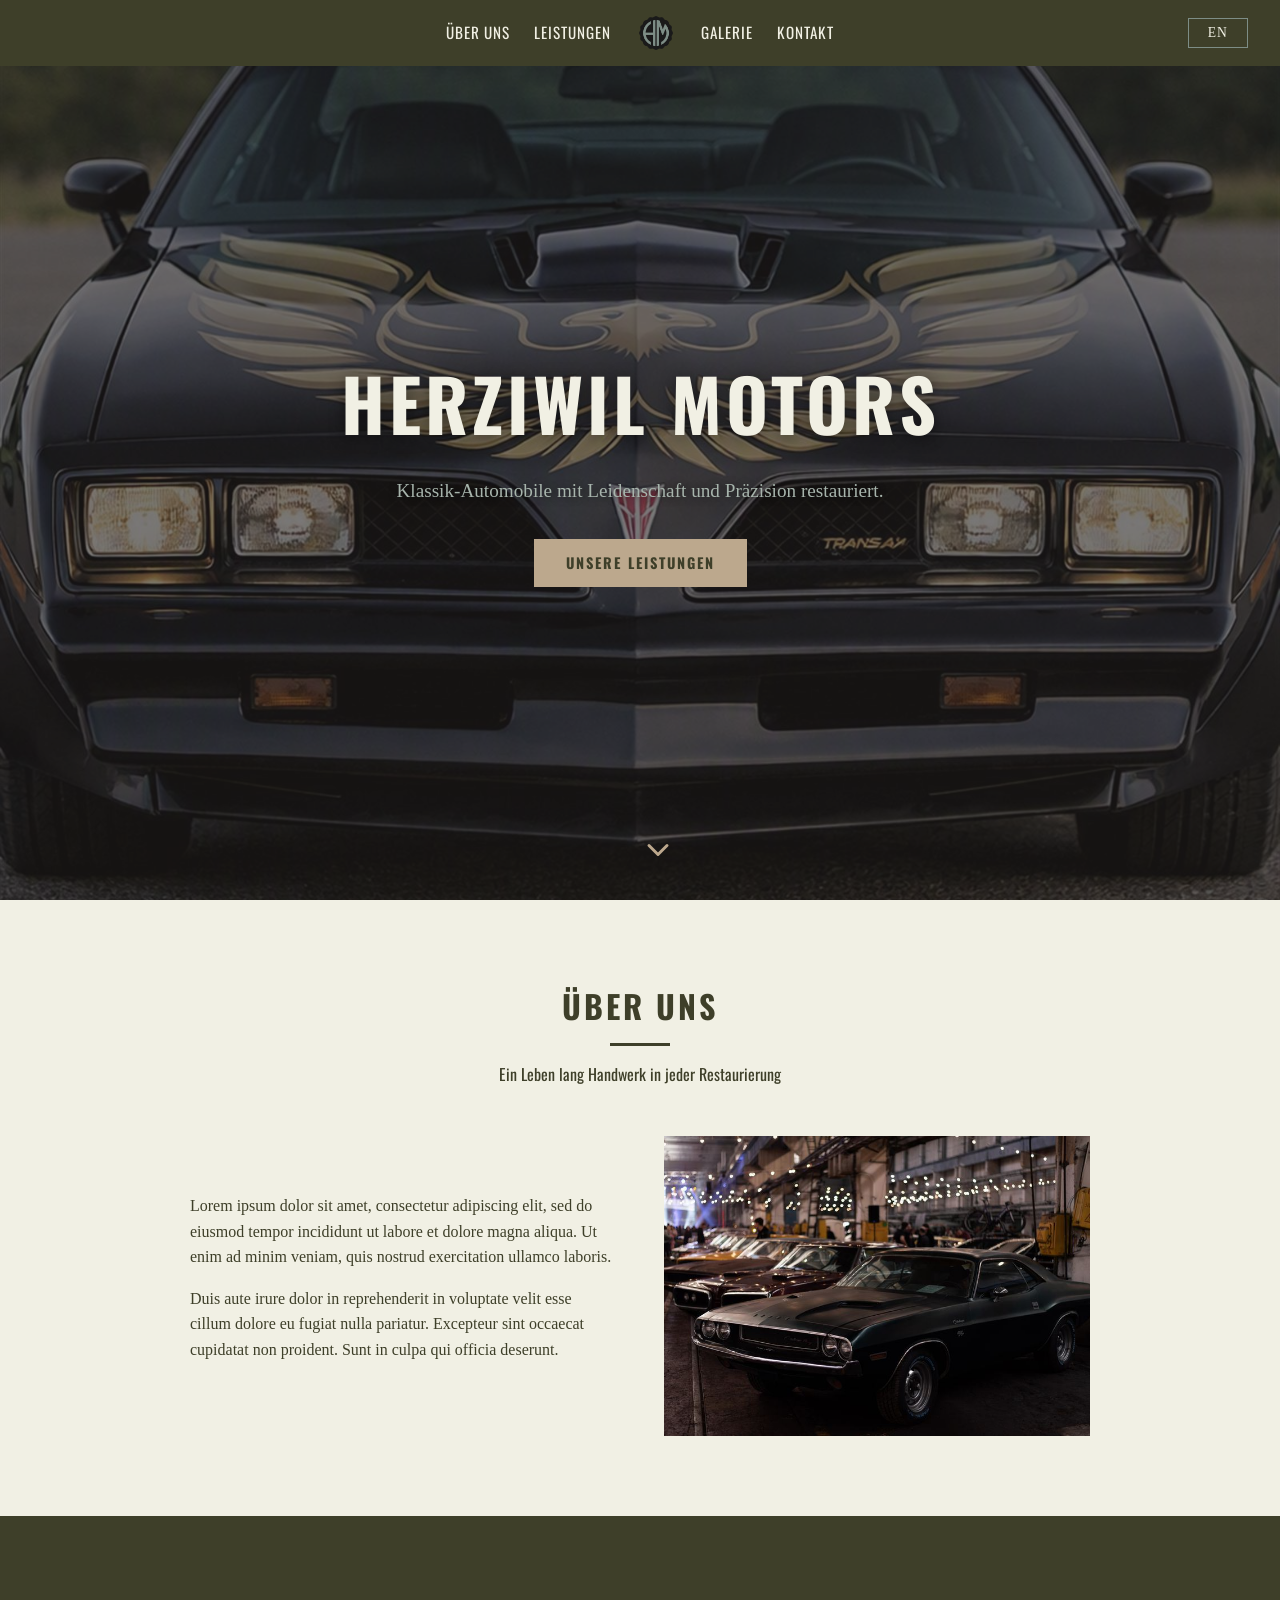
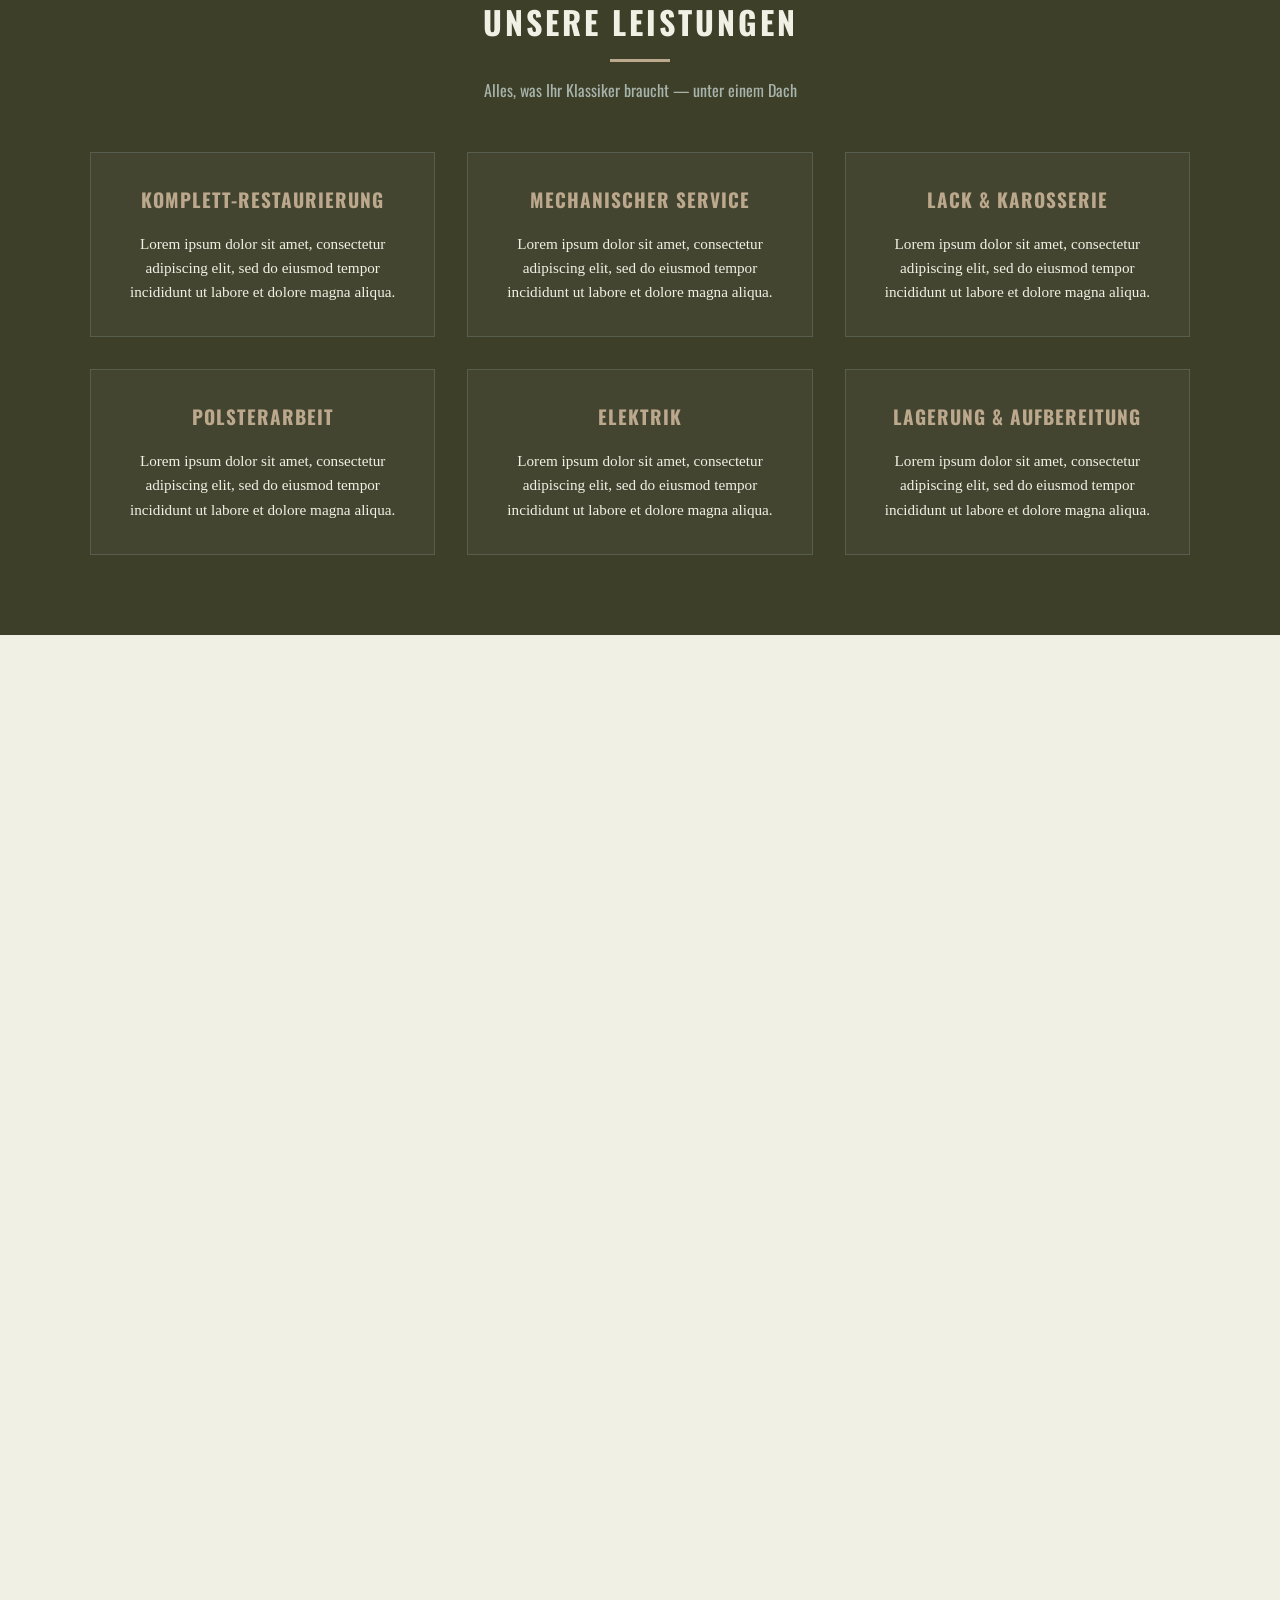
==== commit 18046c53: "Lorem ipsum in about text, remove email under contact" ====
--- a/index.html
+++ b/index.html
@@ -142,25 +142,24 @@
     <div class="about-content reveal">
       <div class="about-text">
         <p data-lang="de">
-          Herziwil Motors ist eine familiengeführte Werkstatt, die sich der
-          Erhaltung und Restaurierung von Klassik- und Oldtimer-Automobilen
-          widmet. Mit jahrzehntelanger Erfahrung behandeln wir jedes Fahrzeug,
-          als gehörte es uns selbst.
-        </p>
-        <p data-lang="de">
-          Von der kompletten Lackierung bis hin zu mechanischen Überholungen
-          kombiniert unser Team traditionelle Techniken mit moderner Präzision,
-          um zeitlose Maschinen wieder zum Leben zu erwecken.
-        </p>
-        <p data-lang="en">
-          Herziwil Motors is a family-run workshop dedicated to the preservation
-          and restoration of classic and vintage automobiles. With decades of
-          experience, we treat every vehicle as if it were our own.
-        </p>
-        <p data-lang="en">
-          From bare-metal resurrections to meticulous mechanical overhauls, our
-          team combines traditional techniques with modern precision to bring
-          timeless machines back to life.
+          Lorem ipsum dolor sit amet, consectetur adipiscing elit, sed do
+          eiusmod tempor incididunt ut labore et dolore magna aliqua. Ut enim
+          ad minim veniam, quis nostrud exercitation ullamco laboris.
+        </p>
+        <p data-lang="de">
+          Duis aute irure dolor in reprehenderit in voluptate velit esse
+          cillum dolore eu fugiat nulla pariatur. Excepteur sint occaecat
+          cupidatat non proident. Sunt in culpa qui officia deserunt.
+        </p>
+        <p data-lang="en">
+          Lorem ipsum dolor sit amet, consectetur adipiscing elit, sed do
+          eiusmod tempor incididunt ut labore et dolore magna aliqua. Ut enim
+          ad minim veniam, quis nostrud exercitation ullamco laboris.
+        </p>
+        <p data-lang="en">
+          Duis aute irure dolor in reprehenderit in voluptate velit esse
+          cillum dolore eu fugiat nulla pariatur. Excepteur sint occaecat
+          cupidatat non proident. Sunt in culpa qui officia deserunt.
         </p>
       </div>
       <div class="about-image">
@@ -306,10 +305,6 @@
           <p data-lang="de">Mo – Fr: 8:00 – 17:00<br>Sa: 9:00 – 14:00</p>
           <p data-lang="en">Mon – Fri: 8:00 – 17:00<br>Sat: 9:00 – 14:00</p>
         </div>
-        <div>
-          <h4>E-Mail</h4>
-          <p>info@herziwilmotors.ch</p>
-        </div>
       </div>
     </div>
   </section>
